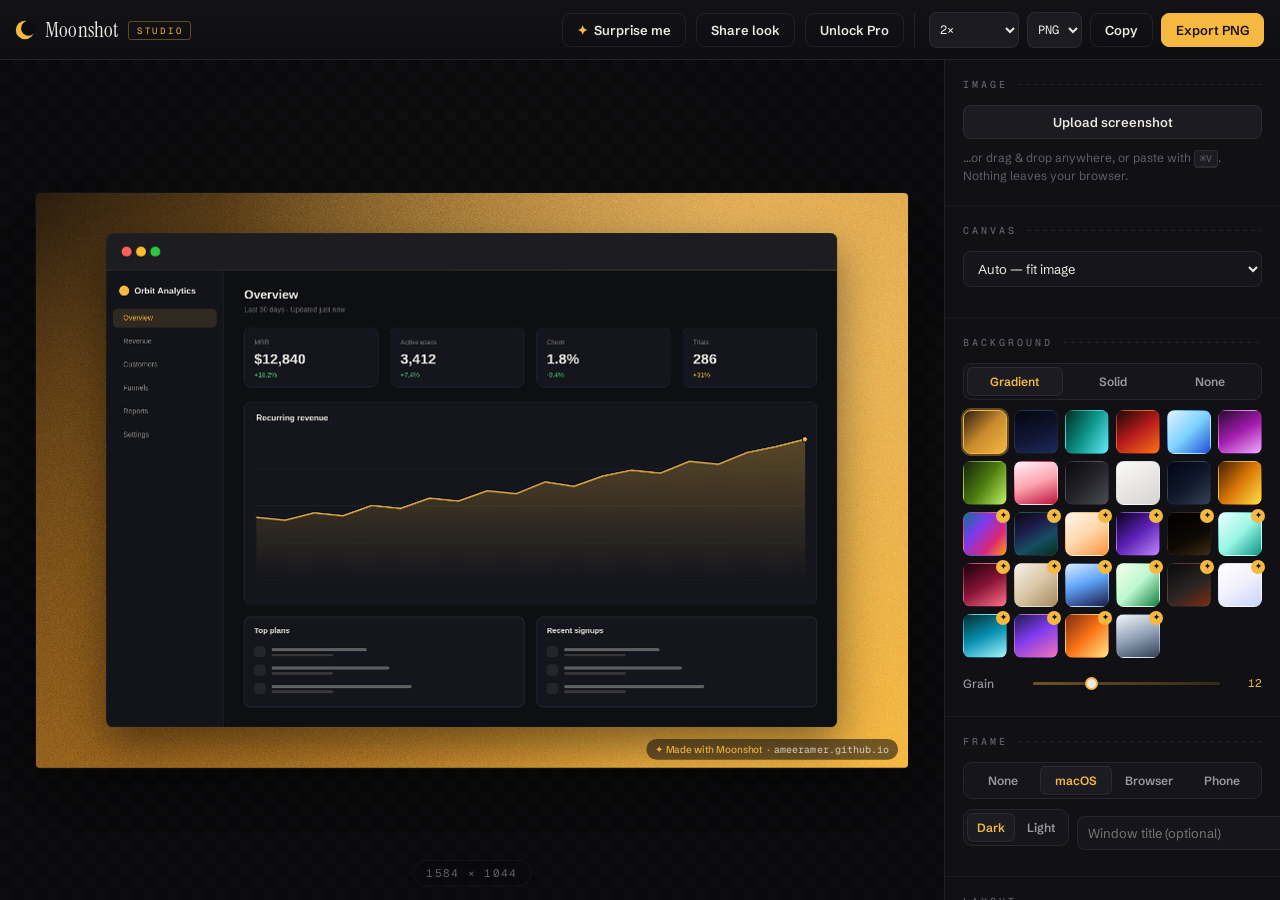
==== app/index.html @ dd6027ae "site update 2026-07-13-1134" ====
<!doctype html>
<html lang="en">
<head>
<meta charset="utf-8">
<meta name="viewport" content="width=device-width, initial-scale=1">
<meta name="theme-color" content="#0a0a0c">
<title>Moonshot Studio — beautiful screenshots in seconds</title>
<meta name="description" content="Turn raw screenshots into stunning product shots. Frames, gradients, shadows — 100% in your browser, nothing uploaded.">
<meta property="og:title" content="Moonshot Studio — beautiful screenshots in seconds">
<meta property="og:description" content="Paste a screenshot, pick a backdrop, export. 100% in your browser.">
<meta property="og:url" content="https://ameeramer.github.io/app/">
<meta property="og:image" content="https://ameeramer.github.io/og.png">
<meta name="twitter:card" content="summary_large_image">
<link rel="icon" href="data:image/svg+xml,<svg xmlns='http://www.w3.org/2000/svg' viewBox='0 0 100 100'><circle cx='50' cy='50' r='42' fill='%23f5b841'/><circle cx='66' cy='42' r='34' fill='%230a0a0c'/></svg>">
<link rel="apple-touch-icon" href="/logo.png">
<link rel="preconnect" href="https://fonts.googleapis.com">
<link rel="preconnect" href="https://fonts.gstatic.com" crossorigin>
<link href="https://fonts.googleapis.com/css2?family=Instrument+Serif:ital@0;1&family=Schibsted+Grotesk:wght@400;500;600;700&family=Geist+Mono:wght@400;500&display=swap" rel="stylesheet">
<link rel="stylesheet" href="css/app.css">
</head>
<body>

<header class="topbar">
  <a class="brand" href="../" title="Moonshot home">
    <svg class="brand-moon" viewBox="0 0 100 100" aria-hidden="true">
      <circle cx="50" cy="50" r="42" fill="#f5b841"/>
      <circle cx="66" cy="42" r="34" fill="#0d0d11"/>
    </svg>
    <span class="brand-name">Moonshot</span>
    <span class="brand-tag">STUDIO</span>
  </a>

  <div class="topbar-actions">
    <button class="btn ghost" id="btn-surprise" title="Random tasteful style">
      <span class="spark">✦</span> Surprise me
    </button>
    <button class="btn ghost" id="btn-share" title="Copy a link that opens this exact look">Share look</button>
    <button class="btn ghost" id="btn-pro">Unlock&nbsp;Pro</button>
    <span class="pro-badge" id="pro-badge" hidden>PRO</span>
    <div class="export-group">
      <select id="export-scale" class="scale-select" title="Export resolution">
        <option value="1">1×</option>
        <option value="2" selected>2×</option>
        <option value="3" data-pro>3× — Pro</option>
      </select>
      <select id="export-format" class="scale-select" title="Export format">
        <option value="png" selected>PNG</option>
        <option value="jpeg">JPG</option>
      </select>
      <button class="btn ghost" id="btn-copy" title="Copy PNG to clipboard">Copy</button>
      <button class="btn primary" id="btn-export">Export PNG</button>
    </div>
  </div>
</header>

<main class="workspace">
  <section class="viewport" id="viewport" aria-label="Preview">
    <canvas id="preview" width="1400" height="900" role="img" aria-label="Live preview of your styled screenshot"></canvas>
    <div class="size-indicator" id="size-indicator">1400 × 900</div>
    <div class="drop-overlay" id="drop-overlay" hidden>
      <div class="drop-overlay-inner">Release to import</div>
    </div>
  </section>

  <aside class="rail" aria-label="Style controls">

    <section class="panel">
      <h2 class="panel-title">Image</h2>
      <div class="row">
        <button class="btn wide" id="btn-upload">Upload screenshot</button>
      </div>
      <p class="hint">…or drag &amp; drop anywhere, or paste with <kbd>⌘V</kbd>.
      Nothing leaves your browser.</p>
    </section>

    <section class="panel">
      <h2 class="panel-title">Canvas</h2>
      <div class="row">
        <select id="canvas-preset" class="select wide"></select>
      </div>
      <div class="row custom-size" id="custom-size" hidden>
        <label class="mini-field">W <input type="number" id="custom-w" min="320" max="4096" step="10" value="1400"></label>
        <label class="mini-field">H <input type="number" id="custom-h" min="320" max="4096" step="10" value="900"></label>
      </div>
    </section>

    <section class="panel">
      <h2 class="panel-title">Background</h2>
      <div class="seg" id="bg-mode">
        <button class="seg-btn active" data-mode="gradient">Gradient</button>
        <button class="seg-btn" data-mode="solid">Solid</button>
        <button class="seg-btn" data-mode="transparent">None</button>
      </div>
      <div id="gradient-grid" class="swatch-grid"></div>
      <div id="solid-grid" class="swatch-grid solids" hidden></div>
      <div class="slider-row" id="noise-row">
        <span class="slider-label">Grain</span>
        <input type="range" id="sl-noise" min="0" max="0.4" step="0.01" value="0.12">
        <output id="out-noise">12</output>
      </div>
    </section>

    <section class="panel">
      <h2 class="panel-title">Frame</h2>
      <div class="seg" id="frame-type">
        <button class="seg-btn" data-frame="none">None</button>
        <button class="seg-btn active" data-frame="macos">macOS</button>
        <button class="seg-btn" data-frame="browser">Browser</button>
        <button class="seg-btn" data-frame="phone">Phone</button>
      </div>
      <div class="row frame-opts" id="frame-opts">
        <div class="seg small" id="frame-theme">
          <button class="seg-btn active" data-theme="dark">Dark</button>
          <button class="seg-btn" data-theme="light">Light</button>
        </div>
        <input type="text" id="frame-url" class="text-input" placeholder="yoursite.com" value="moonshot.app" spellcheck="false" hidden>
        <input type="text" id="frame-title" class="text-input" placeholder="Window title (optional)" maxlength="60" spellcheck="false" hidden>
      </div>
    </section>

    <section class="panel">
      <h2 class="panel-title">Layout</h2>
      <div class="slider-row"><span class="slider-label">Padding</span>
        <input type="range" id="sl-padding" min="0" max="200" step="2" value="72"><output id="out-padding">72</output></div>
      <div class="slider-row"><span class="slider-label">Size</span>
        <input type="range" id="sl-scale" min="0.4" max="1.4" step="0.01" value="1"><output id="out-scale">100</output></div>
      <div class="slider-row"><span class="slider-label">Corners</span>
        <input type="range" id="sl-radius" min="0" max="48" step="1" value="14"><output id="out-radius">14</output></div>
      <div class="slider-row"><span class="slider-label">Tilt</span>
        <input type="range" id="sl-rotation" min="-10" max="10" step="0.5" value="0"><output id="out-rotation">0</output></div>
      <div class="slider-row"><span class="slider-label">Shadow</span>
        <input type="range" id="sl-shadow" min="0" max="100" step="1" value="55"><output id="out-shadow">55</output></div>
      <div class="slider-row"><span class="slider-label">Nudge&nbsp;Y</span>
        <input type="range" id="sl-offsety" min="-100" max="100" step="2" value="0"><output id="out-offsety">0</output></div>
    </section>

    <section class="panel">
      <h2 class="panel-title">Caption</h2>
      <div class="row"><input type="text" id="text-heading" class="text-input wide" placeholder="Headline (optional)" maxlength="80"></div>
      <div class="row"><input type="text" id="text-sub" class="text-input wide" placeholder="Subtext (optional)" maxlength="120"></div>
      <div class="seg small" id="text-position">
        <button class="seg-btn active" data-pos="top">Above</button>
        <button class="seg-btn" data-pos="bottom">Below</button>
      </div>
    </section>

    <footer class="rail-footer">
      <p>Runs 100% locally — your screenshots never leave this tab.</p>
    </footer>
  </aside>
</main>

<dialog id="pro-modal" class="modal">
  <form method="dialog" class="modal-body">
    <div class="modal-moon" aria-hidden="true">
      <svg viewBox="0 0 100 100"><circle cx="50" cy="50" r="42" fill="#f5b841"/><circle cx="66" cy="42" r="34" fill="#141419"/></svg>
    </div>
    <h3 class="modal-title">Moonshot <em>Pro</em> — $29 once</h3>
    <ul class="modal-perks">
      <li>No watermark on exports</li>
      <li>12 premium backgrounds</li>
      <li>3× resolution exports</li>
      <li>One-time purchase — yours forever</li>
    </ul>
    <a class="btn primary wide" id="btn-buy" href="https://gumroad.com" target="_blank" rel="noopener" hidden>Pay by card — $29</a>
    <div class="modal-divider"><span>pay with ethereum</span></div>
    <div class="crypto-box">
      <p class="crypto-step">1 · Send <strong id="eth-amount">≈ $29 in ETH</strong> to</p>
      <div class="addr-row">
        <code id="pay-addr"></code>
        <button class="btn" id="btn-copy-addr" value="none" type="button">Copy</button>
      </div>
      <a class="btn wide wallet-link" id="btn-wallet" href="#" hidden>Open in a wallet app →</a>
      <p class="crypto-step">2 · Paste the transaction hash to unlock instantly</p>
      <div class="license-row">
        <input type="text" id="tx-input" class="text-input wide" placeholder="0x transaction hash" spellcheck="false" autocomplete="off">
        <button class="btn" id="btn-verify-tx" value="none">Verify</button>
      </div>
      <p class="license-msg" id="tx-msg"></p>
    </div>
    <div class="modal-divider"><span>no crypto? pay by card</span></div>
    <div class="crypto-box">
      <p class="crypto-step">Buy <strong>$35–40 of ETH</strong> by card (no account needed;
      covers the provider’s fees) and set the <em>delivery address</em> to the
      Moonshot address above:</p>
      <div class="row card-links">
        <a class="btn wide" href="https://guardarian.com/buy-eth" target="_blank" rel="noopener">Guardarian</a>
        <a class="btn wide" href="https://simpleswap.io/buy-eth" target="_blank" rel="noopener">SimpleSwap</a>
      </div>
      <p class="crypto-step">It arrives in ~10 minutes — then:</p>
      <button class="btn wide" id="btn-find-pay" value="none">Find my payment &amp; unlock</button>
      <p class="license-msg" id="find-msg"></p>
    </div>
    <div class="modal-divider"><span>have a license key?</span></div>
    <div class="license-row">
      <input type="text" id="license-input" class="text-input wide" placeholder="Paste your license key" spellcheck="false" autocomplete="off">
      <button class="btn" id="btn-activate" value="none">Activate</button>
    </div>
    <p class="license-msg" id="license-msg"></p>
    <button class="modal-close" value="cancel" aria-label="Close">✕</button>
  </form>
</dialog>

<input type="file" id="file-input" accept="image/png,image/jpeg,image/webp,image/gif,image/bmp" hidden>
<div class="toast" id="toast" role="status" popover="manual"></div>

<script type="module" src="js/main.js"></script>
</body>
</html>
---- app/css/app.css ----
/* Moonshot Studio — lunar mission-control instrument panel.
   Space-black chassis, hairline seams, moon-gold accents, mono readouts. */

:root {
  --bg:        #0a0a0c;
  --chassis:   #111014;
  --panel:     #16151b;
  --panel-2:   #1c1b22;
  --seam:      rgba(255, 255, 255, 0.07);
  --seam-soft: rgba(255, 255, 255, 0.04);
  --ink:       #ece9e2;
  --ink-dim:   #9b97a3;
  --ink-faint: #615e6b;
  --gold:      #f5b841;
  --gold-soft: rgba(245, 184, 65, 0.14);
  --danger:    #f87171;
  --ok:        #4ade80;
  --font-ui:   "Schibsted Grotesk", -apple-system, "Segoe UI", sans-serif;
  --font-mono: "Geist Mono", ui-monospace, "SF Mono", monospace;
  --font-disp: "Instrument Serif", Georgia, serif;
  --rail-w:    336px;
  --topbar-h:  60px;
}

* { box-sizing: border-box; }

/* The hidden attribute must always win, even over display rules below. */
[hidden] { display: none !important; }

/* Keyboard focus must be visible on the dark chassis. */
:focus-visible {
  outline: 2px solid var(--gold);
  outline-offset: 2px;
  border-radius: 4px;
}

html, body {
  margin: 0;
  height: 100%;
  overflow: hidden;
  background: var(--bg);
  color: var(--ink);
  font-family: var(--font-ui);
  font-size: 14px;
  -webkit-font-smoothing: antialiased;
}

/* ── Top bar ─────────────────────────────────────────── */

.topbar {
  height: var(--topbar-h);
  display: flex;
  align-items: center;
  justify-content: space-between;
  padding: 0 16px 0 14px;
  background: linear-gradient(to bottom, #131217, #0e0d11);
  border-bottom: 1px solid var(--seam);
  position: relative;
  z-index: 10;
}

.brand {
  display: flex;
  align-items: center;
  gap: 9px;
  text-decoration: none;
  color: var(--ink);
}

.brand-moon { width: 22px; height: 22px; }

.brand-name {
  font-family: var(--font-disp);
  font-size: 21px;
  letter-spacing: 0.01em;
}

.brand-tag {
  font-family: var(--font-mono);
  font-size: 9px;
  letter-spacing: 0.32em;
  color: var(--gold);
  border: 1px solid rgba(245, 184, 65, 0.35);
  padding: 3px 6px 2px 8px;
  border-radius: 3px;
  margin-top: 2px;
}

.topbar-actions { display: flex; align-items: center; gap: 10px; }

/* ── Buttons ─────────────────────────────────────────── */

.btn {
  font-family: var(--font-ui);
  font-weight: 600;
  font-size: 13px;
  color: var(--ink);
  background: var(--panel-2);
  border: 1px solid var(--seam);
  border-radius: 8px;
  padding: 8px 14px;
  cursor: pointer;
  transition: border-color 0.15s, background 0.15s, transform 0.05s;
  text-decoration: none;
  display: inline-flex;
  align-items: center;
  justify-content: center;
  gap: 6px;
}

.btn:hover { border-color: rgba(255, 255, 255, 0.18); background: #232229; }
.btn:active { transform: translateY(1px); }

.btn.primary {
  background: var(--gold);
  border-color: var(--gold);
  color: #1a1406;
}
.btn.primary:hover { background: #ffca5f; border-color: #ffca5f; }

.btn.ghost { background: transparent; }
.btn.ghost:hover { background: var(--panel-2); }

.btn.wide { width: 100%; }

.spark { color: var(--gold); }

.pro-badge {
  font-family: var(--font-mono);
  font-size: 10px;
  letter-spacing: 0.25em;
  color: #1a1406;
  background: var(--gold);
  border-radius: 4px;
  padding: 4px 7px 3px 9px;
}

.export-group {
  display: flex;
  align-items: center;
  gap: 8px;
  padding-left: 14px;
  border-left: 1px solid var(--seam);
}

.scale-select {
  background: var(--panel-2);
  color: var(--ink);
  border: 1px solid var(--seam);
  border-radius: 8px;
  font-family: var(--font-mono);
  font-size: 12px;
  padding: 8px 6px;
  cursor: pointer;
}

/* ── Workspace ───────────────────────────────────────── */

.workspace {
  display: flex;
  height: calc(100% - var(--topbar-h));
}

.viewport {
  flex: 1;
  display: flex;
  align-items: center;
  justify-content: center;
  position: relative;
  padding: 36px;
  overflow: hidden;
  background:
    radial-gradient(ellipse 80% 70% at 50% 45%, rgba(245, 184, 65, 0.035), transparent 70%),
    repeating-conic-gradient(#0d0d10 0% 25%, #0a0a0c 0% 50%) 0 0 / 24px 24px;
}

#preview {
  max-width: 100%;
  max-height: 100%;
  width: auto;
  height: auto;
  /* Flex items default to min-size:auto, which would let the canvas's
     intrinsic bitmap size force overflow on small screens. */
  min-width: 0;
  min-height: 0;
  border-radius: 4px;
  box-shadow: 0 24px 80px rgba(0, 0, 0, 0.55), 0 0 0 1px var(--seam-soft);
}

.size-indicator {
  position: absolute;
  bottom: 14px;
  left: 50%;
  transform: translateX(-50%);
  font-family: var(--font-mono);
  font-size: 11px;
  letter-spacing: 0.12em;
  color: var(--ink-faint);
  background: rgba(10, 10, 12, 0.7);
  border: 1px solid var(--seam-soft);
  padding: 5px 12px;
  border-radius: 20px;
  pointer-events: none;
}

.drop-overlay {
  position: absolute;
  inset: 12px;
  border: 2px dashed var(--gold);
  border-radius: 16px;
  background: rgba(245, 184, 65, 0.06);
  display: flex;
  align-items: center;
  justify-content: center;
  z-index: 5;
  pointer-events: none;
}

.drop-overlay-inner {
  font-family: var(--font-disp);
  font-size: 28px;
  color: var(--gold);
}

/* ── Control rail ────────────────────────────────────── */

.rail {
  width: var(--rail-w);
  flex-shrink: 0;
  overflow-y: auto;
  background: var(--chassis);
  border-left: 1px solid var(--seam);
  scrollbar-width: thin;
  scrollbar-color: #2c2b33 transparent;
}

.panel {
  padding: 18px 18px 20px;
  border-bottom: 1px solid var(--seam-soft);
}

.panel-title {
  margin: 0 0 14px;
  font-family: var(--font-mono);
  font-size: 10px;
  font-weight: 500;
  letter-spacing: 0.3em;
  text-transform: uppercase;
  color: var(--ink-faint);
  display: flex;
  align-items: center;
  gap: 10px;
}

.panel-title::after {
  content: "";
  flex: 1;
  height: 1px;
  background: repeating-linear-gradient(to right, var(--seam) 0 4px, transparent 4px 8px);
}

.row { display: flex; gap: 8px; margin-bottom: 10px; }
.row:last-child { margin-bottom: 0; }

.hint {
  margin: 4px 0 0;
  font-size: 12px;
  line-height: 1.5;
  color: var(--ink-faint);
}

kbd {
  font-family: var(--font-mono);
  font-size: 10px;
  background: var(--panel-2);
  border: 1px solid var(--seam);
  border-bottom-width: 2px;
  border-radius: 4px;
  padding: 1px 5px;
}

/* Selects & inputs */

.select, .text-input {
  background: var(--panel);
  color: var(--ink);
  border: 1px solid var(--seam);
  border-radius: 8px;
  font-family: var(--font-ui);
  font-size: 13px;
  padding: 8px 10px;
  outline: none;
  transition: border-color 0.15s;
}

.select:focus, .text-input:focus { border-color: rgba(245, 184, 65, 0.5); }
.wide { width: 100%; }

.mini-field {
  display: flex;
  align-items: center;
  gap: 7px;
  flex: 1;
  font-family: var(--font-mono);
  font-size: 11px;
  color: var(--ink-faint);
}

.mini-field input {
  width: 100%;
  background: var(--panel);
  color: var(--ink);
  border: 1px solid var(--seam);
  border-radius: 8px;
  font-family: var(--font-mono);
  font-size: 12px;
  padding: 7px 8px;
  outline: none;
}
.mini-field input:focus { border-color: rgba(245, 184, 65, 0.5); }

/* Segmented controls */

.seg {
  display: flex;
  background: var(--panel);
  border: 1px solid var(--seam);
  border-radius: 9px;
  padding: 3px;
  gap: 2px;
  margin-bottom: 10px;
}

.seg:last-child { margin-bottom: 0; }
.seg.small { display: inline-flex; }

.seg-btn {
  flex: 1;
  font-family: var(--font-ui);
  font-size: 12px;
  font-weight: 600;
  color: var(--ink-dim);
  background: transparent;
  border: 0;
  border-radius: 6px;
  padding: 7px 10px;
  cursor: pointer;
  transition: background 0.12s, color 0.12s;
  white-space: nowrap;
}

.seg-btn:hover { color: var(--ink); }

.seg-btn.active {
  background: var(--panel-2);
  color: var(--gold);
  box-shadow: 0 1px 0 rgba(0, 0, 0, 0.4), inset 0 0 0 1px var(--seam);
}

/* Swatch grids */

.swatch-grid {
  display: grid;
  grid-template-columns: repeat(6, 1fr);
  gap: 7px;
  margin-bottom: 12px;
}

.swatch {
  position: relative;
  aspect-ratio: 1;
  border-radius: 8px;
  border: 1px solid var(--seam);
  cursor: pointer;
  padding: 0;
  transition: transform 0.1s, border-color 0.1s;
}

.swatch:hover { transform: scale(1.08); border-color: rgba(255, 255, 255, 0.25); }

.swatch.active {
  border-color: var(--gold);
  box-shadow: 0 0 0 2px rgba(245, 184, 65, 0.35);
}

.swatch .pro-star {
  position: absolute;
  top: -4px;
  right: -4px;
  width: 14px;
  height: 14px;
  border-radius: 50%;
  background: var(--gold);
  color: #1a1406;
  font-size: 8px;
  line-height: 14px;
  text-align: center;
  font-weight: 700;
}

/* Sliders — instrument style */

.slider-row {
  display: grid;
  grid-template-columns: 58px 1fr 34px;
  align-items: center;
  gap: 10px;
  margin-bottom: 11px;
}

.slider-row:last-child { margin-bottom: 0; }

.slider-label {
  font-size: 12px;
  font-weight: 500;
  color: var(--ink-dim);
}

.slider-row output {
  font-family: var(--font-mono);
  font-size: 11px;
  color: var(--gold);
  text-align: right;
}

input[type="range"] {
  -webkit-appearance: none;
  appearance: none;
  width: 100%;
  height: 22px;
  background: transparent;
  cursor: pointer;
}

input[type="range"]::-webkit-slider-runnable-track {
  height: 3px;
  background: linear-gradient(to right, rgba(245, 184, 65, 0.4), rgba(245, 184, 65, 0.15));
  border-radius: 2px;
}

input[type="range"]::-webkit-slider-thumb {
  -webkit-appearance: none;
  width: 13px;
  height: 13px;
  margin-top: -5px;
  border-radius: 50%;
  background: var(--ink);
  border: 2px solid var(--gold);
  box-shadow: 0 1px 4px rgba(0, 0, 0, 0.5);
}

input[type="range"]::-moz-range-track {
  height: 3px;
  background: linear-gradient(to right, rgba(245, 184, 65, 0.4), rgba(245, 184, 65, 0.15));
  border-radius: 2px;
}

input[type="range"]::-moz-range-thumb {
  width: 11px;
  height: 11px;
  border-radius: 50%;
  background: var(--ink);
  border: 2px solid var(--gold);
}

.frame-opts { align-items: center; }

.rail-footer {
  padding: 16px 18px 22px;
  font-size: 11px;
  color: var(--ink-faint);
  line-height: 1.5;
}

.rail-footer p { margin: 0; }

/* ── Pro modal ───────────────────────────────────────── */

.modal {
  border: 1px solid var(--seam);
  border-radius: 16px;
  background: linear-gradient(160deg, #17161c, #101013);
  color: var(--ink);
  padding: 0;
  width: min(400px, calc(100vw - 40px));
  box-shadow: 0 40px 120px rgba(0, 0, 0, 0.7);
}

.modal::backdrop { background: rgba(5, 5, 8, 0.7); backdrop-filter: blur(4px); }

.modal-body { padding: 30px 28px 26px; position: relative; }

.modal-moon { width: 44px; margin-bottom: 14px; }
.modal-moon svg { width: 100%; }

.modal-title {
  margin: 0 0 14px;
  font-family: var(--font-disp);
  font-weight: 400;
  font-size: 30px;
}

.modal-title em { color: var(--gold); font-style: italic; }

.modal-perks {
  list-style: none;
  margin: 0 0 20px;
  padding: 0;
  font-size: 13.5px;
  line-height: 2;
  color: var(--ink-dim);
}

.modal-perks li::before { content: "✦  "; color: var(--gold); }

.modal-divider {
  display: flex;
  align-items: center;
  gap: 12px;
  margin: 18px 0 12px;
  font-family: var(--font-mono);
  font-size: 10px;
  letter-spacing: 0.2em;
  text-transform: uppercase;
  color: var(--ink-faint);
}

.modal-divider::before, .modal-divider::after {
  content: "";
  flex: 1;
  height: 1px;
  background: var(--seam);
}

.license-row { display: flex; gap: 8px; }

.crypto-box { margin-bottom: 4px; }

.crypto-step {
  margin: 0 0 8px;
  font-size: 12.5px;
  color: var(--ink-dim);
}

.crypto-step strong { color: var(--gold); font-weight: 600; }

.addr-row {
  display: flex;
  align-items: center;
  gap: 8px;
  margin-bottom: 14px;
}

.addr-row code {
  flex: 1;
  font-family: var(--font-mono);
  font-size: 10.5px;
  word-break: break-all;
  background: var(--panel);
  border: 1px solid var(--seam);
  border-radius: 8px;
  padding: 9px 10px;
  color: var(--ink);
  user-select: all;
}

.wallet-link {
  margin-bottom: 14px;
  font-size: 13px;
  color: var(--gold);
}

.license-msg {
  min-height: 18px;
  margin: 10px 0 0;
  font-size: 12px;
  color: var(--ink-faint);
}

.license-msg.ok { color: var(--ok); }
.license-msg.err { color: var(--danger); }

.modal-close {
  position: absolute;
  top: 14px;
  right: 14px;
  background: transparent;
  border: 0;
  color: var(--ink-faint);
  font-size: 14px;
  cursor: pointer;
  padding: 6px;
}

.modal-close:hover { color: var(--ink); }

/* ── Toast ───────────────────────────────────────────── */

.toast {
  position: fixed;
  inset: auto;                      /* cancel popover's default centering */
  bottom: 26px;
  left: 50%;
  margin: 0;
  transform: translate(-50%, 16px);
  background: #1d1c23;
  border: 1px solid var(--seam);
  color: var(--ink);
  font-size: 13px;
  padding: 11px 18px;
  border-radius: 10px;
  box-shadow: 0 12px 40px rgba(0, 0, 0, 0.5);
  opacity: 0;
  pointer-events: none;
  transition: opacity 0.2s, transform 0.2s;
  z-index: 100;
  max-width: min(480px, 90vw);
  text-align: center;
}

/* As a popover the toast lives in the top layer (above dialog backdrops);
   [popover] is display:none until shown, so .show still drives the fade. */
.toast:popover-open { display: block; }
.toast.show { opacity: 1; transform: translate(-50%, 0); }
.toast.gold { border-color: rgba(245, 184, 65, 0.4); }

/* ── Small screens ───────────────────────────────────── */

@media (max-width: 860px) {
  html, body { overflow: auto; }
  .workspace { flex-direction: column; height: auto; }
  .viewport { min-height: 46vh; padding: 20px; }
  .rail { width: 100%; border-left: 0; border-top: 1px solid var(--seam); }
  .topbar { flex-wrap: wrap; height: auto; padding: 10px 12px; gap: 8px; }
  .brand-tag { display: none; }
  #btn-surprise { display: none; }
}
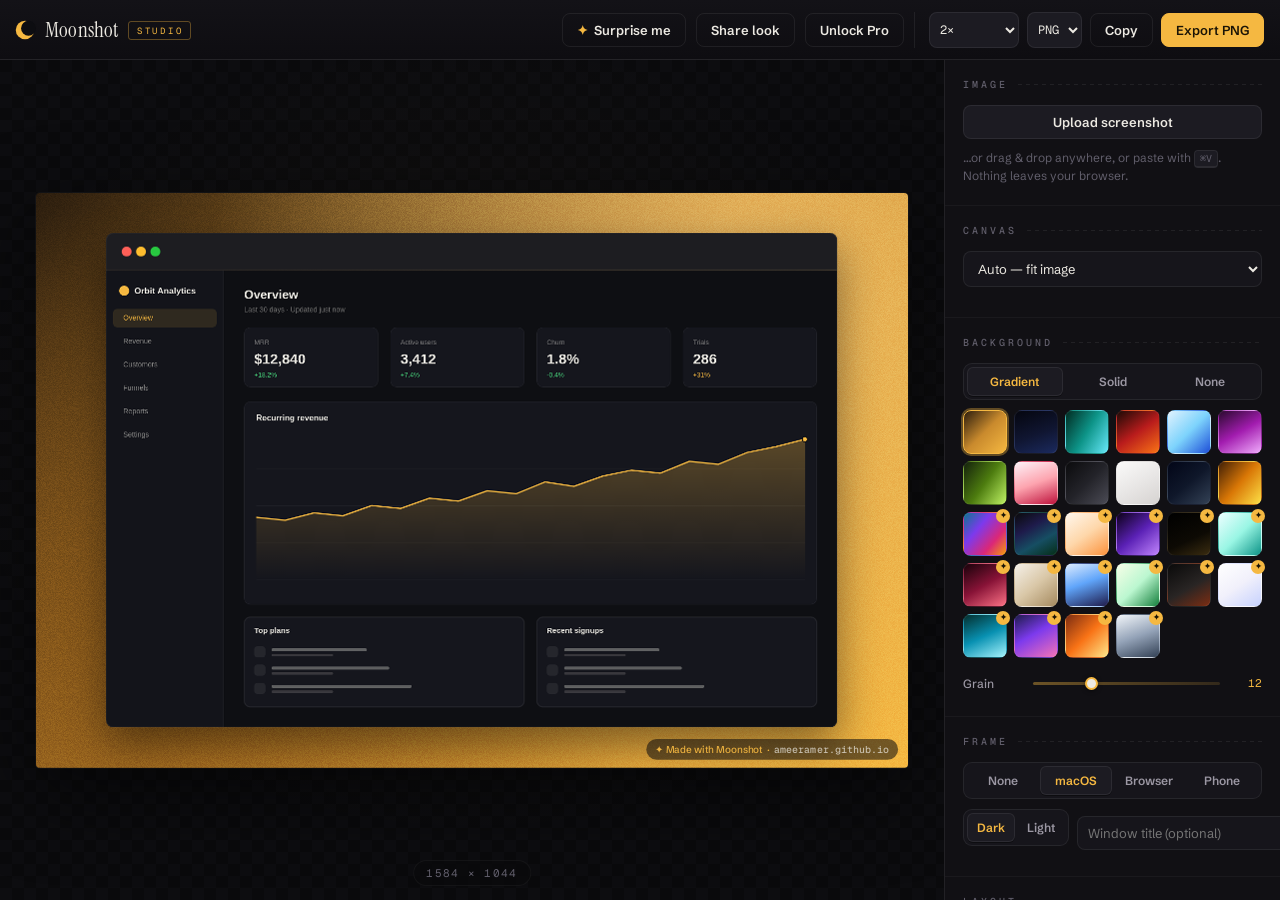
==== commit 101c0dc2: "site update 2026-07-13-1206" ====
--- a/app/index.html
+++ b/app/index.html
@@ -9,6 +9,7 @@
 <meta property="og:title" content="Moonshot Studio — beautiful screenshots in seconds">
 <meta property="og:description" content="Paste a screenshot, pick a backdrop, export. 100% in your browser.">
 <meta property="og:url" content="https://ameeramer.github.io/app/">
+<link rel="canonical" href="https://ameeramer.github.io/app/">
 <meta property="og:image" content="https://ameeramer.github.io/og.png">
 <meta name="twitter:card" content="summary_large_image">
 <link rel="icon" href="data:image/svg+xml,<svg xmlns='http://www.w3.org/2000/svg' viewBox='0 0 100 100'><circle cx='50' cy='50' r='42' fill='%23f5b841'/><circle cx='66' cy='42' r='34' fill='%230a0a0c'/></svg>">
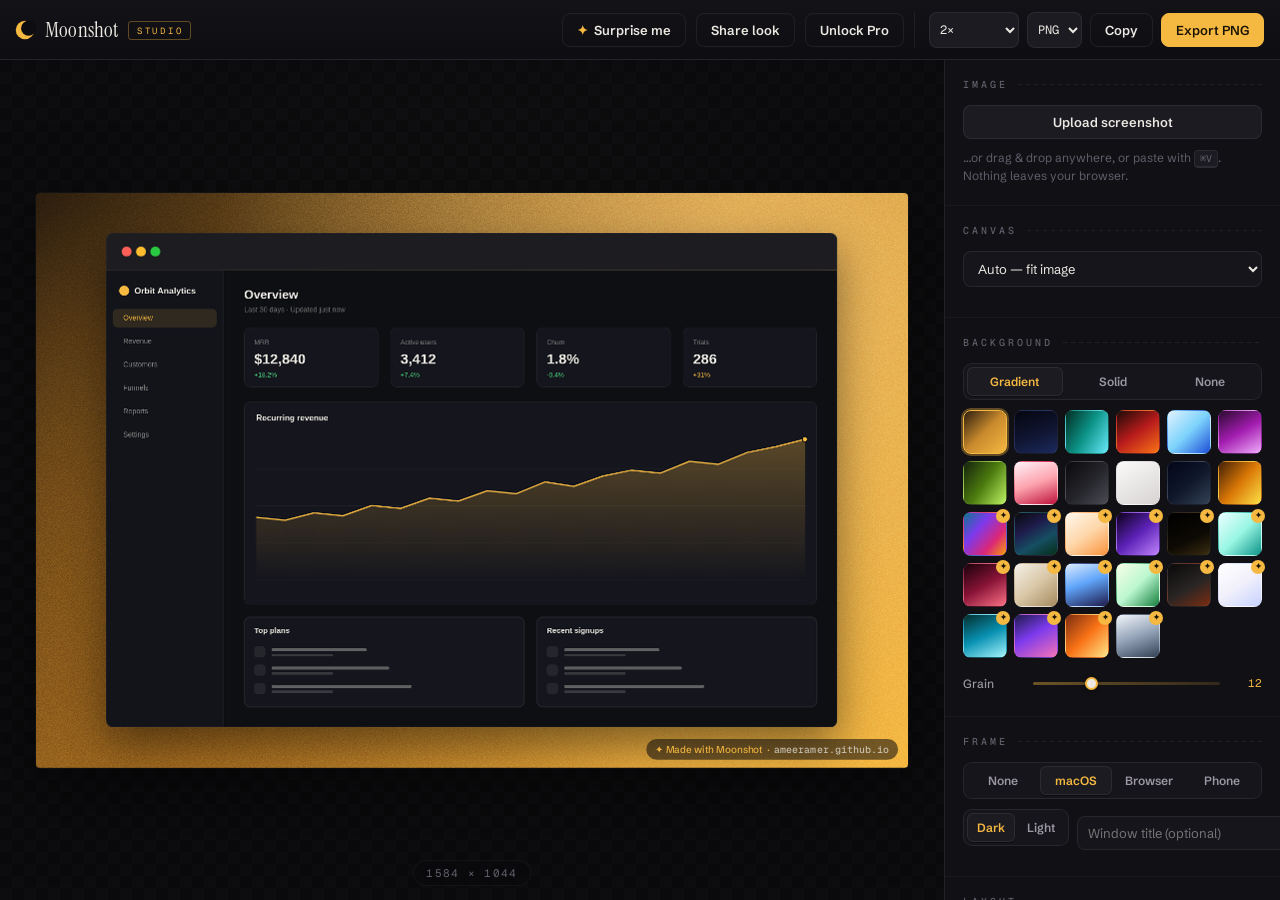
==== commit 86163f04: "site update 2026-07-13-1231" ====
--- a/app/index.html
+++ b/app/index.html
@@ -14,6 +14,7 @@
 <meta name="twitter:card" content="summary_large_image">
 <link rel="icon" href="data:image/svg+xml,<svg xmlns='http://www.w3.org/2000/svg' viewBox='0 0 100 100'><circle cx='50' cy='50' r='42' fill='%23f5b841'/><circle cx='66' cy='42' r='34' fill='%230a0a0c'/></svg>">
 <link rel="apple-touch-icon" href="/logo.png">
+<link rel="manifest" href="/manifest.webmanifest">
 <link rel="preconnect" href="https://fonts.googleapis.com">
 <link rel="preconnect" href="https://fonts.gstatic.com" crossorigin>
 <link href="https://fonts.googleapis.com/css2?family=Instrument+Serif:ital@0;1&family=Schibsted+Grotesk:wght@400;500;600;700&family=Geist+Mono:wght@400;500&display=swap" rel="stylesheet">
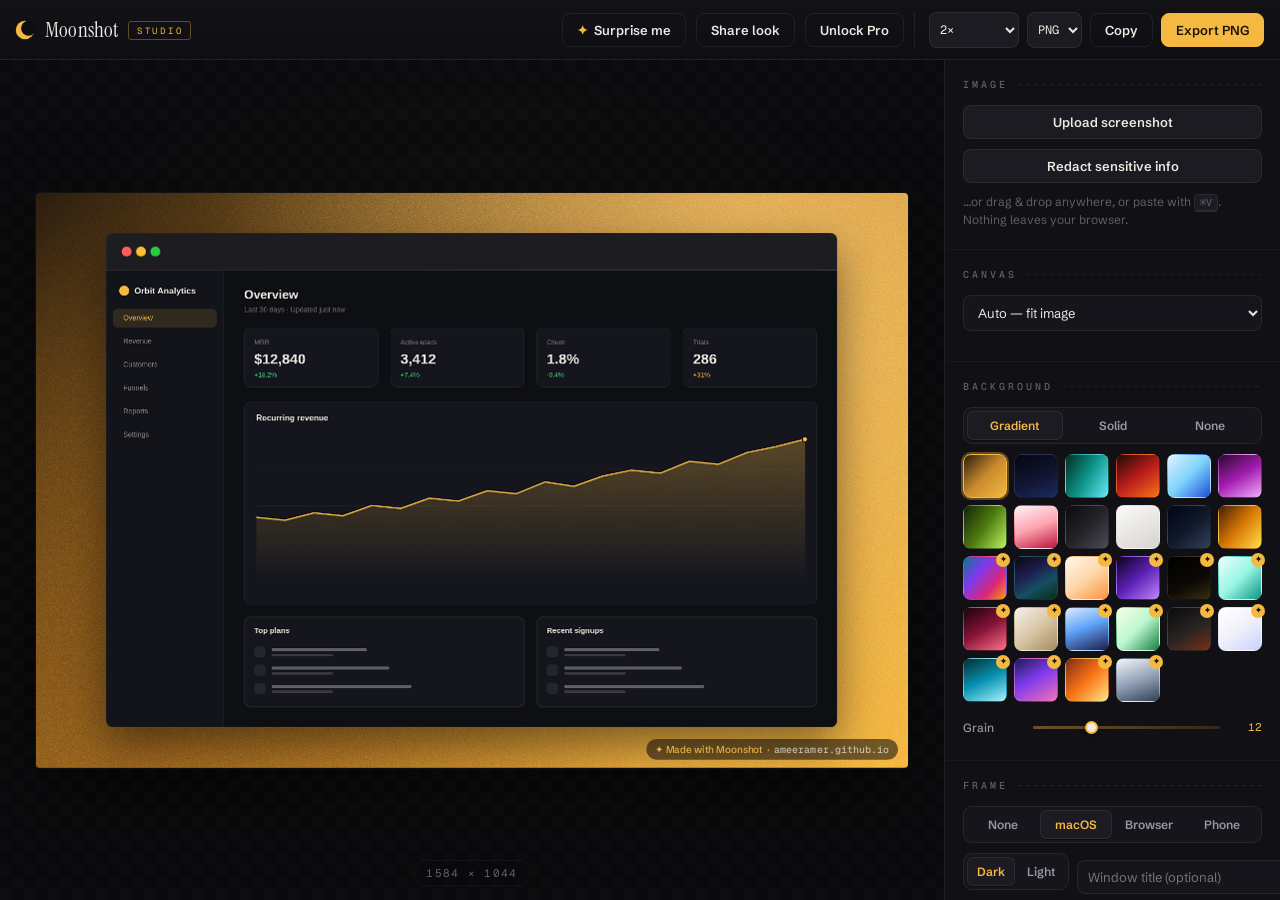
==== commit 92f0a9e9: "site update 2026-07-13-1342" ====
--- a/app/index.html
+++ b/app/index.html
@@ -71,6 +71,9 @@
       <div class="row">
         <button class="btn wide" id="btn-upload">Upload screenshot</button>
       </div>
+      <div class="row">
+        <button class="btn wide" id="btn-redact">Redact sensitive info</button>
+      </div>
       <p class="hint">…or drag &amp; drop anywhere, or paste with <kbd>⌘V</kbd>.
       Nothing leaves your browser.</p>
     </section>
@@ -151,6 +154,28 @@
     </footer>
   </aside>
 </main>
+
+<dialog id="redact-modal" class="redact-modal">
+  <div class="redact-head">
+    <div>
+      <h3 class="redact-title">Redact sensitive info</h3>
+      <p class="redact-sub">Drag to draw over anything private — it's obscured before it ever leaves your browser.</p>
+    </div>
+    <div class="seg small" id="redact-mode">
+      <button class="seg-btn active" data-rmode="pixelate" type="button">Pixelate</button>
+      <button class="seg-btn" data-rmode="blur" type="button">Blur</button>
+    </div>
+  </div>
+  <div class="redact-stage" id="redact-stage">
+    <canvas id="redact-canvas"></canvas>
+  </div>
+  <div class="redact-actions">
+    <button class="btn" id="btn-redact-clear" type="button">Clear</button>
+    <span class="redact-spacer"></span>
+    <button class="btn" id="btn-redact-cancel" type="button">Cancel</button>
+    <button class="btn primary" id="btn-redact-apply" type="button">Apply</button>
+  </div>
+</dialog>
 
 <dialog id="pro-modal" class="modal">
   <form method="dialog" class="modal-body">
--- a/app/css/app.css
+++ b/app/css/app.css
@@ -594,6 +594,68 @@
 
 .modal-close:hover { color: var(--ink); }
 
+/* ── Redact overlay ──────────────────────────────────── */
+
+.redact-modal {
+  border: 1px solid var(--seam);
+  border-radius: 16px;
+  background: linear-gradient(160deg, #17161c, #101013);
+  color: var(--ink);
+  padding: 0;
+  width: min(960px, calc(100vw - 40px));
+  max-height: calc(100vh - 60px);
+  box-shadow: 0 40px 120px rgba(0, 0, 0, 0.7);
+}
+
+.redact-modal::backdrop { background: rgba(5, 5, 8, 0.72); backdrop-filter: blur(4px); }
+
+.redact-head {
+  display: flex;
+  align-items: flex-start;
+  justify-content: space-between;
+  gap: 16px;
+  padding: 20px 22px 14px;
+  border-bottom: 1px solid var(--seam-soft);
+}
+
+.redact-title {
+  margin: 0 0 4px;
+  font-family: var(--font-disp);
+  font-weight: 400;
+  font-size: 22px;
+}
+
+.redact-sub { margin: 0; font-size: 13px; color: var(--ink-dim); max-width: 52ch; }
+
+.redact-stage {
+  display: flex;
+  align-items: center;
+  justify-content: center;
+  padding: 20px;
+  min-height: 300px;
+  background:
+    repeating-conic-gradient(#141418 0% 25%, #0f0f13 0% 50%) 0 0 / 22px 22px;
+  overflow: auto;
+}
+
+#redact-canvas {
+  cursor: crosshair;
+  border-radius: 6px;
+  box-shadow: 0 12px 40px rgba(0, 0, 0, 0.5);
+  touch-action: none;
+  max-width: 100%;
+}
+
+.redact-actions {
+  display: flex;
+  align-items: center;
+  gap: 10px;
+  padding: 14px 22px 18px;
+  border-top: 1px solid var(--seam-soft);
+}
+
+.redact-spacer { flex: 1; }
+
 /* ── Toast ───────────────────────────────────────────── */
 
 .toast {
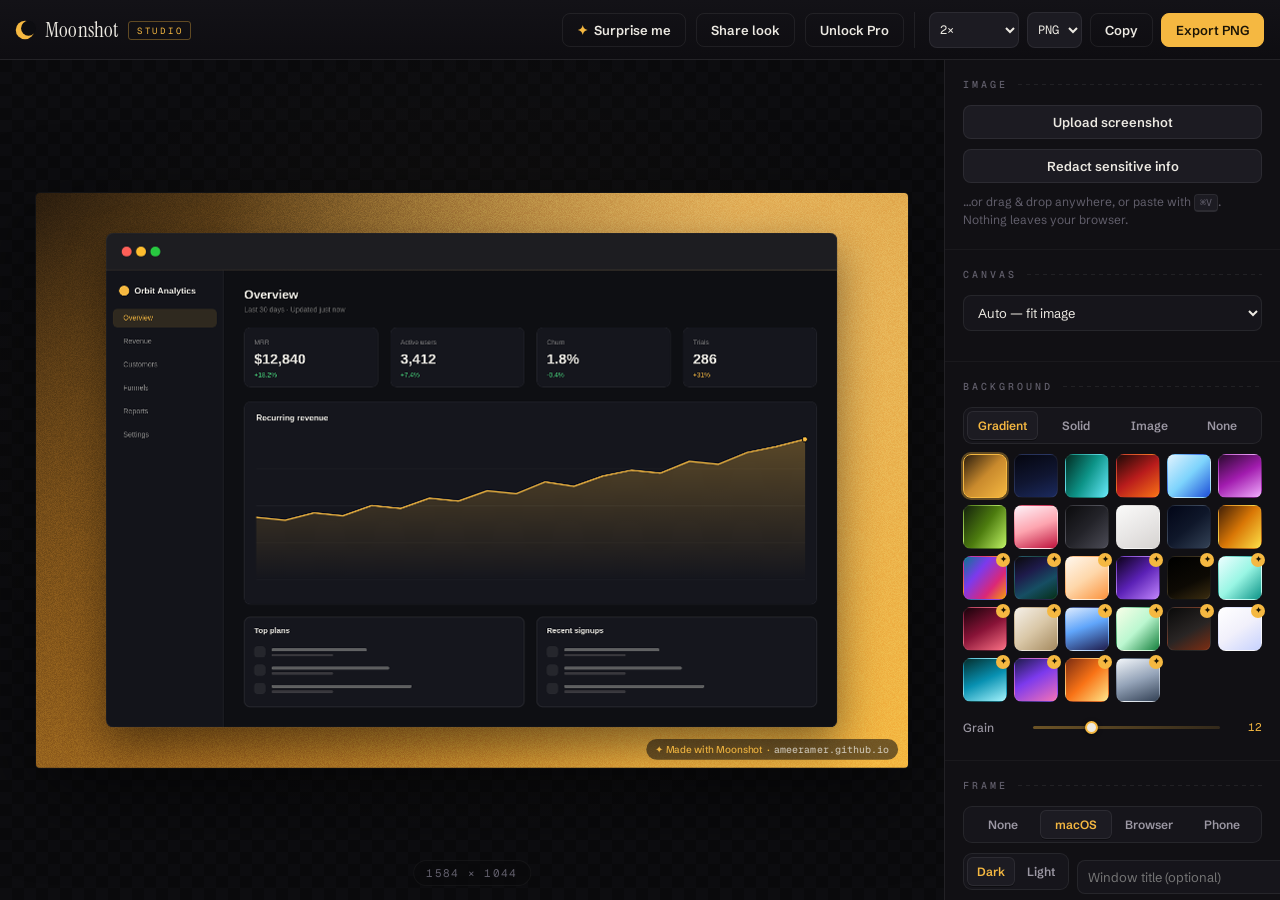
==== commit a531c7d8: "site update 2026-07-13-1613" ====
--- a/app/index.html
+++ b/app/index.html
@@ -94,10 +94,14 @@
       <div class="seg" id="bg-mode">
         <button class="seg-btn active" data-mode="gradient">Gradient</button>
         <button class="seg-btn" data-mode="solid">Solid</button>
+        <button class="seg-btn" data-mode="image">Image</button>
         <button class="seg-btn" data-mode="transparent">None</button>
       </div>
       <div id="gradient-grid" class="swatch-grid"></div>
       <div id="solid-grid" class="swatch-grid solids" hidden></div>
+      <div class="row" id="bg-image-row" hidden>
+        <button class="btn wide" id="btn-bg-upload">Upload background image</button>
+      </div>
       <div class="slider-row" id="noise-row">
         <span class="slider-label">Grain</span>
         <input type="range" id="sl-noise" min="0" max="0.4" step="0.01" value="0.12">
@@ -229,6 +233,7 @@
 </dialog>
 
 <input type="file" id="file-input" accept="image/png,image/jpeg,image/webp,image/gif,image/bmp" hidden>
+<input type="file" id="bg-file-input" accept="image/png,image/jpeg,image/webp,image/gif,image/bmp" hidden>
 <div class="toast" id="toast" role="status" popover="manual"></div>
 
 <script type="module" src="js/main.js"></script>
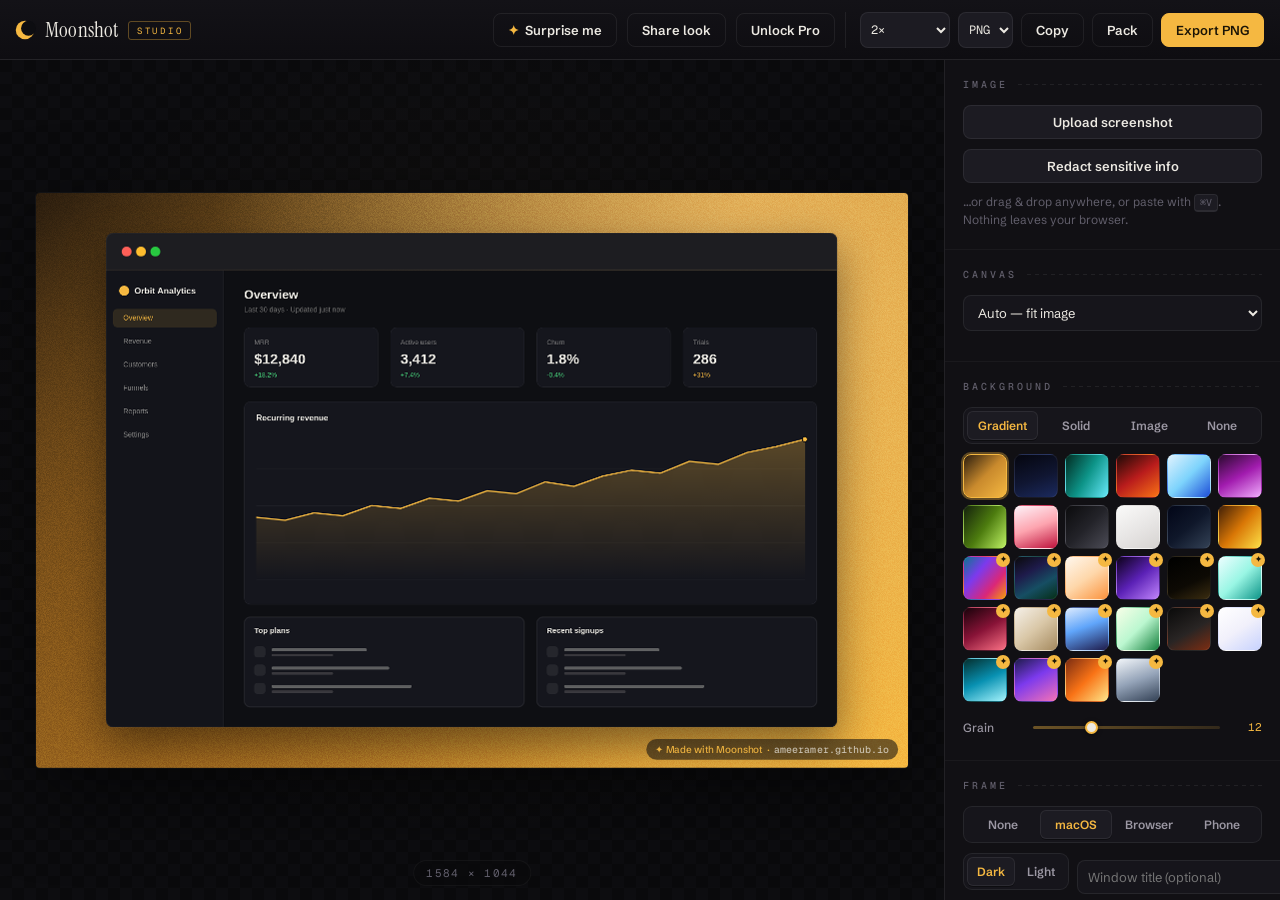
==== commit 46e3e9b7: "site update 2026-07-13-1808" ====
--- a/app/index.html
+++ b/app/index.html
@@ -50,6 +50,7 @@
         <option value="jpeg">JPG</option>
       </select>
       <button class="btn ghost" id="btn-copy" title="Copy PNG to clipboard">Copy</button>
+      <button class="btn ghost" id="btn-pack" title="Export a pack of common social sizes (X, OG, LinkedIn, Instagram, Story)">Pack</button>
       <button class="btn primary" id="btn-export">Export PNG</button>
     </div>
   </div>
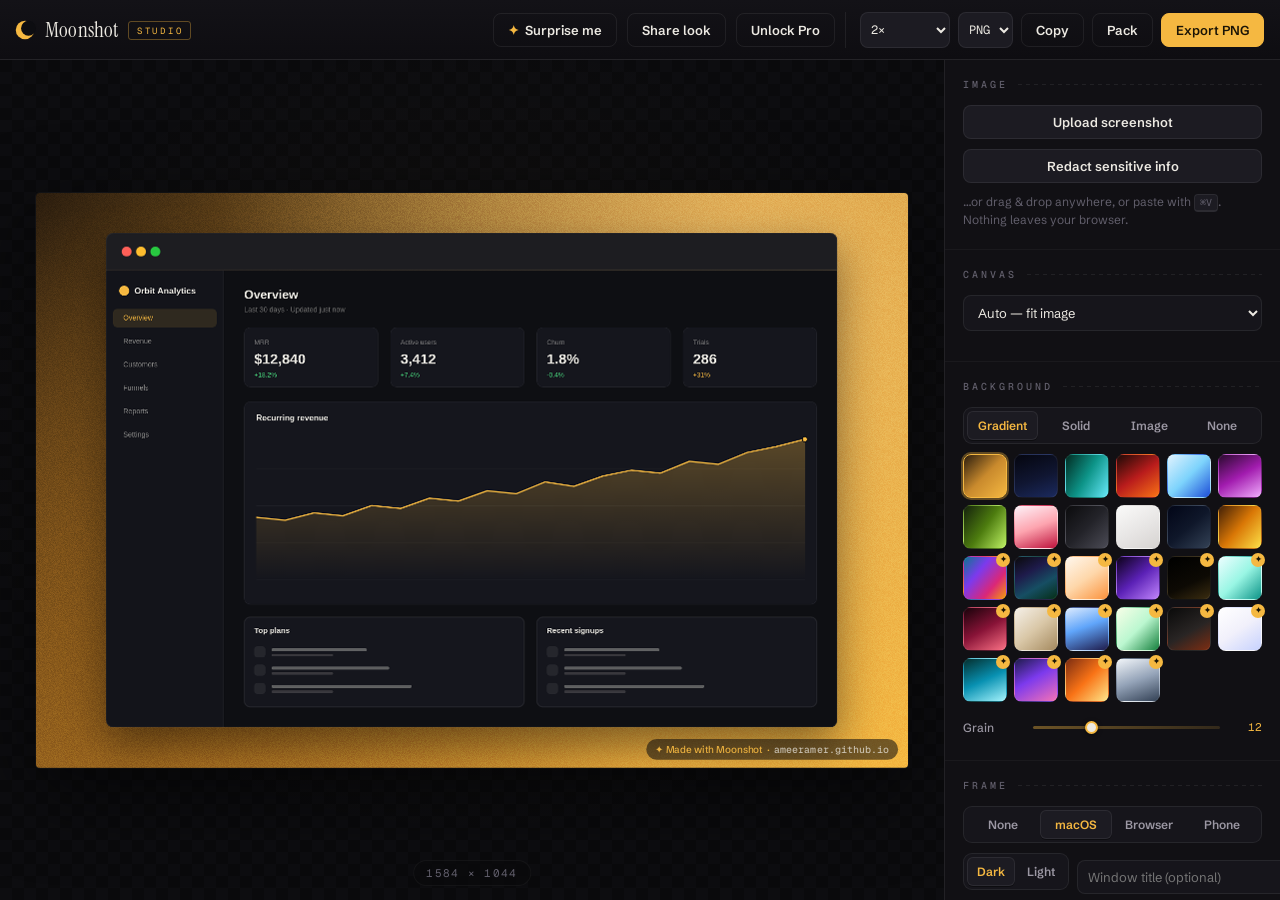
==== commit edbe90da: "site update 2026-07-14-0053" ====
--- a/app/index.html
+++ b/app/index.html
@@ -51,7 +51,7 @@
       </select>
       <button class="btn ghost" id="btn-copy" title="Copy PNG to clipboard">Copy</button>
       <button class="btn ghost" id="btn-pack" title="Export a pack of common social sizes (X, OG, LinkedIn, Instagram, Story)">Pack</button>
-      <button class="btn primary" id="btn-export">Export PNG</button>
+      <button class="btn primary" id="btn-export" title="Export image (⌘S / ⌘E)">Export PNG</button>
     </div>
   </div>
 </header>
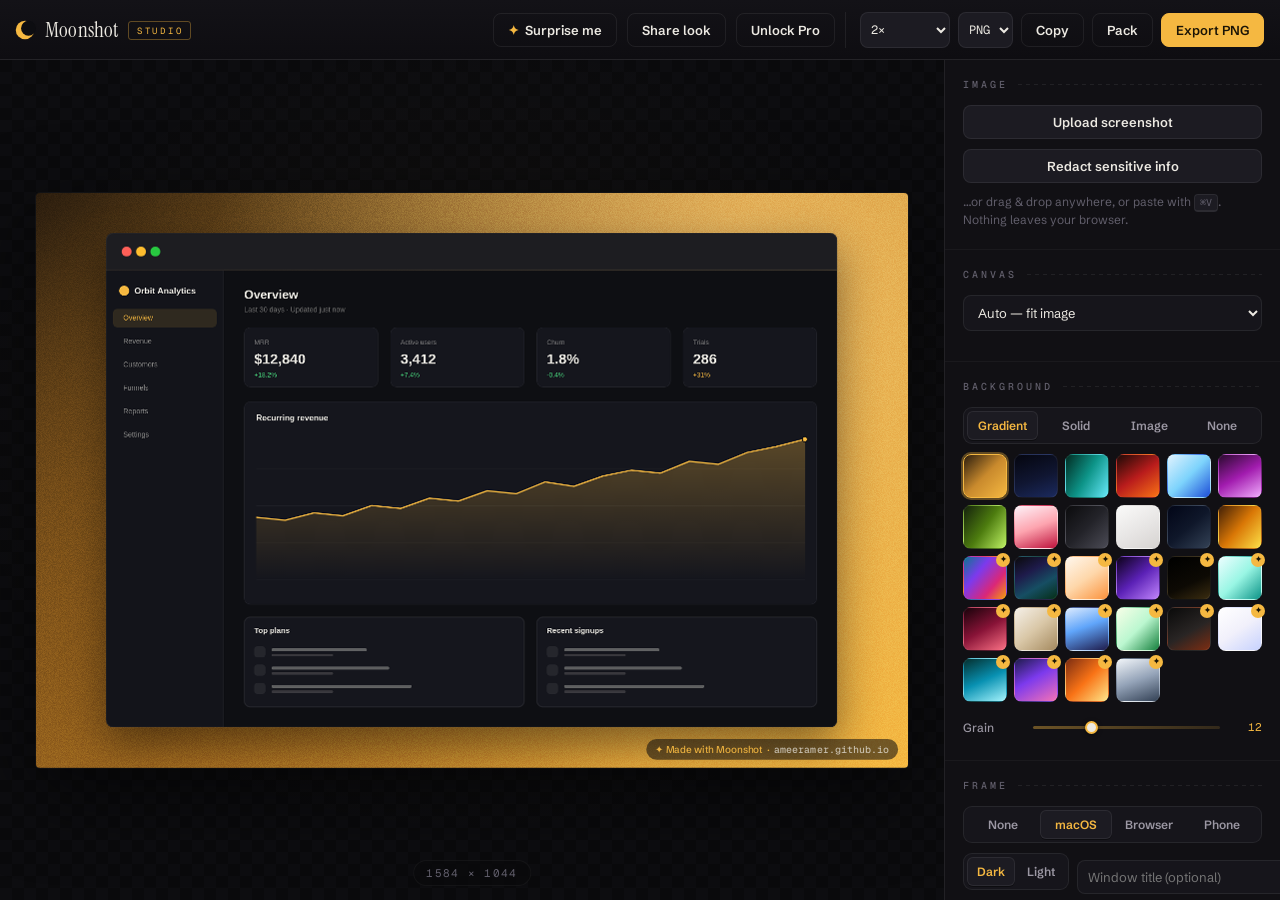
==== commit b95d13c1: "site update 2026-07-14-1055" ====
--- a/app/index.html
+++ b/app/index.html
@@ -197,7 +197,9 @@
     <a class="btn primary wide" id="btn-buy" href="https://gumroad.com" target="_blank" rel="noopener" hidden>Pay by card — $29</a>
     <div class="modal-divider"><span>pay with ethereum</span></div>
     <div class="crypto-box">
-      <p class="crypto-step">1 · Send <strong id="eth-amount">≈ $29 in ETH</strong> to</p>
+      <p class="crypto-step">1 · Send <strong id="eth-amount">≈ $29 in ETH</strong> to
+      — on <strong>Base</strong> (fees under a cent, confirms in seconds; Coinbase
+      withdraws to it directly) or Ethereum mainnet. Same address on both:</p>
       <div class="addr-row">
         <code id="pay-addr"></code>
         <button class="btn" id="btn-copy-addr" value="none" type="button">Copy</button>
